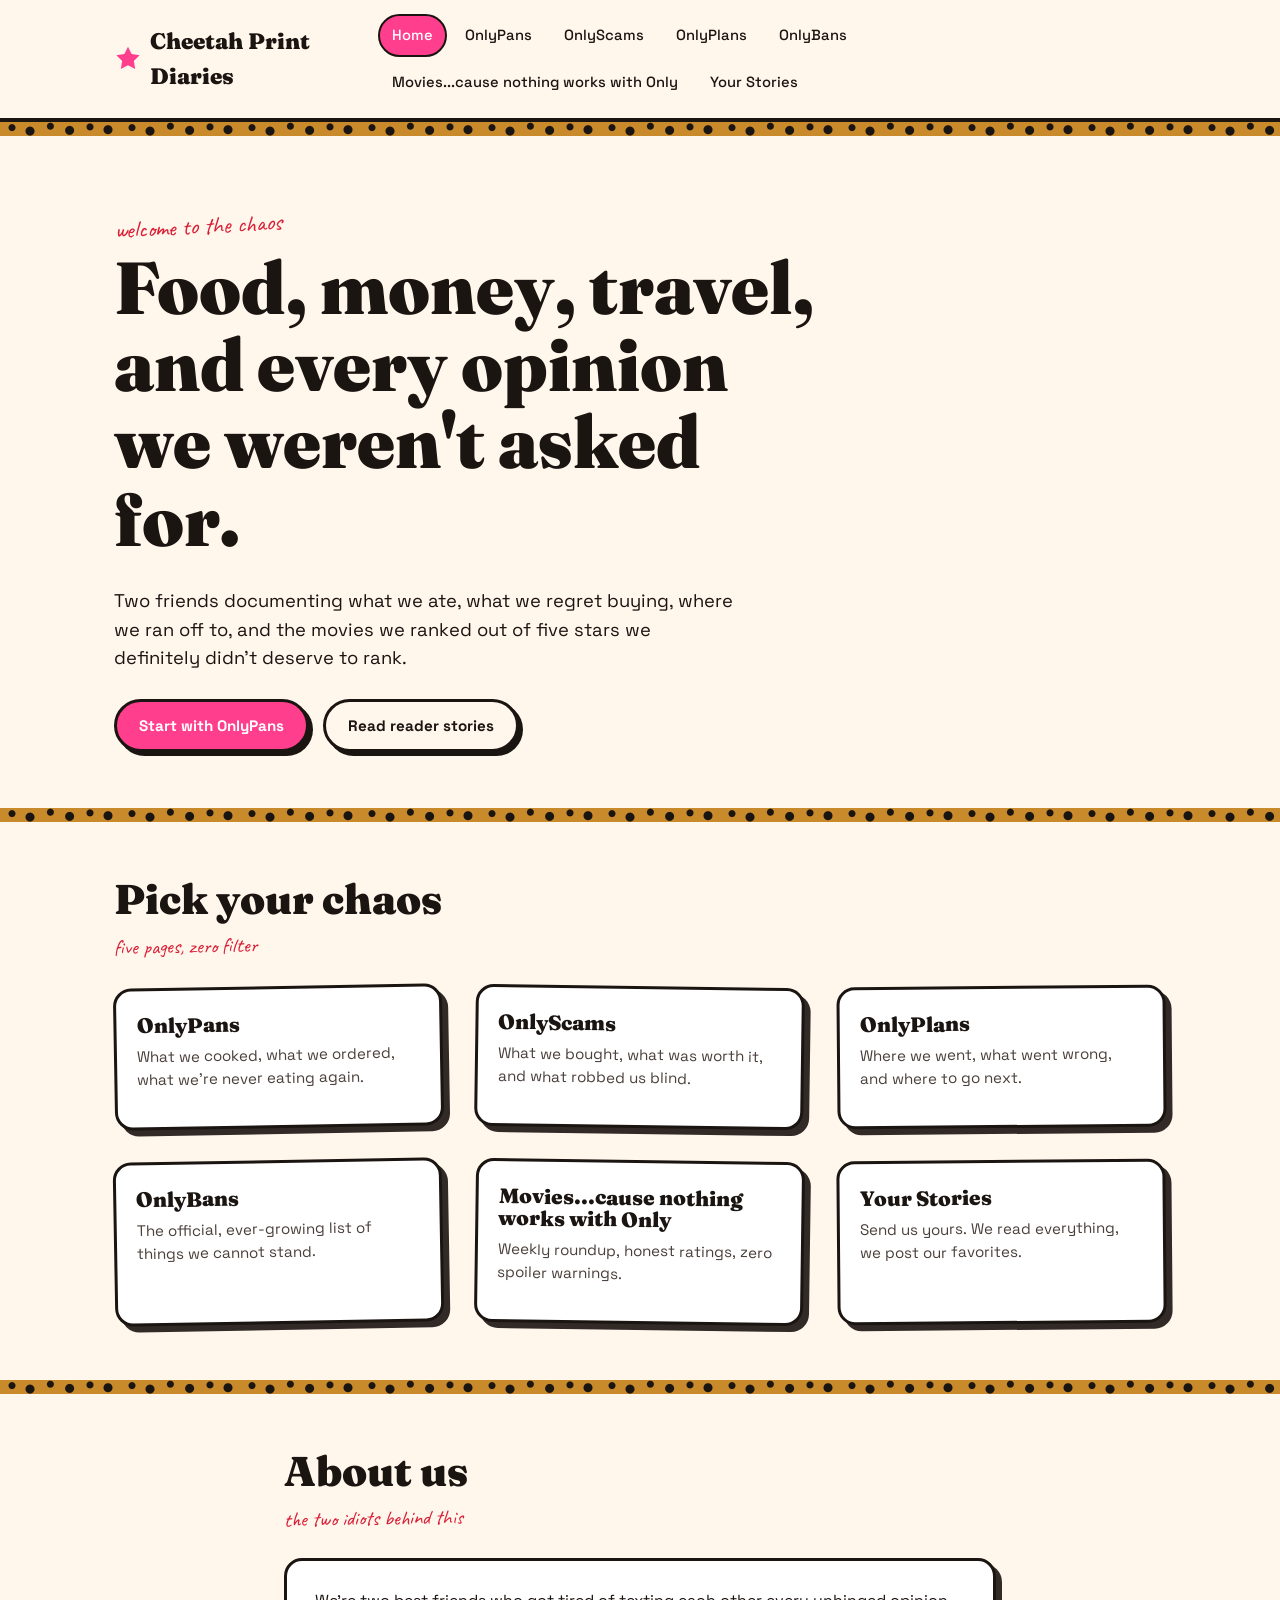
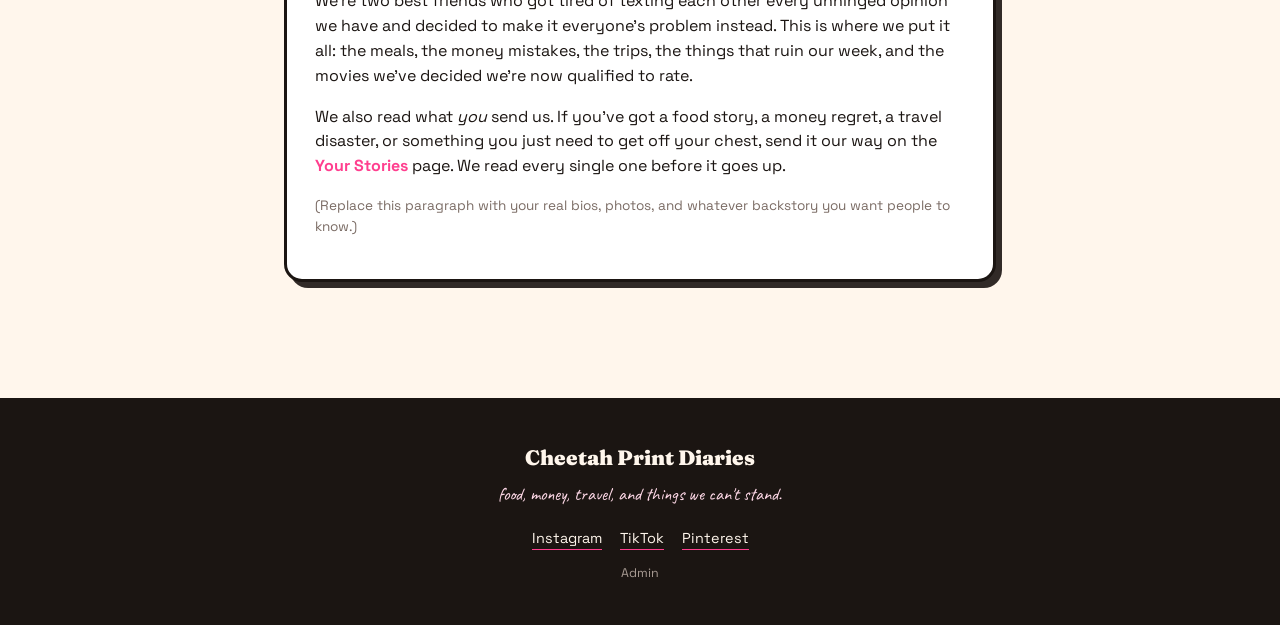
==== index.html @ 6fb08772 "Initial site" ====
<!DOCTYPE html>
<html lang="en">
<head>
<meta charset="UTF-8">
<meta name="viewport" content="width=device-width, initial-scale=1.0">
<title>Cheetah Print Diaries — Home</title>
<link rel="stylesheet" href="css/style.css">
</head>
<body>

<div id="site-header"></div>
<div class="cheetah-strip"></div>

<header class="hero">
  <div class="wrap">
    <span class="hero-eyebrow">welcome to the chaos</span>
    <h1>Food, money, travel, and every opinion we weren't asked for.</h1>
    <p class="hero-sub">Two friends documenting what we ate, what we regret buying, where we ran off to, and the movies we ranked out of five stars we definitely didn't deserve to rank.</p>
    <div class="hero-actions">
      <a class="btn" href="onlypans.html">Start with OnlyPans</a>
      <a class="btn btn-secondary" href="stories.html">Read reader stories</a>
    </div>
  </div>
</header>

<div class="cheetah-strip"></div>

<section>
  <div class="wrap">
    <h2 class="section-title">Pick your chaos</h2>
    <p class="section-sub">five pages, zero filter</p>
    <div class="post-grid">
      <a class="post-card" href="onlypans.html" style="text-decoration:none;">
        <div class="post-card-body">
          <h3>OnlyPans</h3>
          <p>What we cooked, what we ordered, what we're never eating again.</p>
        </div>
      </a>
      <a class="post-card" href="onlyscams.html" style="text-decoration:none;">
        <div class="post-card-body">
          <h3>OnlyScams</h3>
          <p>What we bought, what was worth it, and what robbed us blind.</p>
        </div>
      </a>
      <a class="post-card" href="onlyplans.html" style="text-decoration:none;">
        <div class="post-card-body">
          <h3>OnlyPlans</h3>
          <p>Where we went, what went wrong, and where to go next.</p>
        </div>
      </a>
      <a class="post-card" href="onlybans.html" style="text-decoration:none;">
        <div class="post-card-body">
          <h3>OnlyBans</h3>
          <p>The official, ever-growing list of things we cannot stand.</p>
        </div>
      </a>
      <a class="post-card" href="movies.html" style="text-decoration:none;">
        <div class="post-card-body">
          <h3>Movies...cause nothing works with Only</h3>
          <p>Weekly roundup, honest ratings, zero spoiler warnings.</p>
        </div>
      </a>
      <a class="post-card" href="stories.html" style="text-decoration:none;">
        <div class="post-card-body">
          <h3>Your Stories</h3>
          <p>Send us yours. We read everything, we post our favorites.</p>
        </div>
      </a>
    </div>
  </div>
</section>

<div class="cheetah-strip"></div>

<section id="about">
  <div class="wrap" style="max-width: 760px;">
    <h2 class="section-title">About us</h2>
    <p class="section-sub">the two idiots behind this</p>
    <div class="card-panel">
      <p>We're two best friends who got tired of texting each other every unhinged opinion we have and decided to make it everyone's problem instead. This is where we put it all: the meals, the money mistakes, the trips, the things that ruin our week, and the movies we've decided we're now qualified to rate.</p>
      <p>We also read what <em>you</em> send us. If you've got a food story, a money regret, a travel disaster, or something you just need to get off your chest, send it our way on the <a href="stories.html" style="color:var(--pink); font-weight:700;">Your Stories</a> page. We read every single one before it goes up.</p>
      <p class="small-note">(Replace this paragraph with your real bios, photos, and whatever backstory you want people to know.)</p>
    </div>
  </div>
</section>

<div id="site-footer"></div>

<script src="js/config.js"></script>
<script src="js/storage.js"></script>
<script src="js/main.js"></script>
</body>
</html>
---- css/style.css ----
@import url('https://fonts.googleapis.com/css2?family=Fraunces:ital,opsz,wght@0,9..144,600;0,9..144,900;1,9..144,700&family=Caveat:wght@600;700&family=Space+Grotesk:wght@400;500;700&display=swap');

/* ============================================================
   TOKENS
   ============================================================ */
:root {
  --cream: #FFF6EC;
  --pink: #FF3E8E;
  --pink-soft: #FFD9E8;
  --red: #D91E36;
  --ink: #1B1512;
  --gold: #C98A2B;
  --white: #FFFFFF;

  --font-display: 'Fraunces', serif;
  --font-hand: 'Caveat', cursive;
  --font-body: 'Space Grotesk', sans-serif;

  --radius: 18px;
  --shadow-card: 6px 6px 0 rgba(27, 21, 18, 0.9);
  --max-width: 1100px;
}

* { box-sizing: border-box; }
html { scroll-behavior: smooth; }

body {
  margin: 0;
  background: var(--cream);
  color: var(--ink);
  font-family: var(--font-body);
  line-height: 1.55;
  -webkit-font-smoothing: antialiased;
}

img { max-width: 100%; display: block; }

a { color: inherit; text-decoration: none; }

.wrap {
  max-width: var(--max-width);
  margin: 0 auto;
  padding: 0 24px;
}

h1, h2, h3, h4 {
  font-family: var(--font-display);
  font-weight: 900;
  line-height: 1.05;
  margin: 0 0 0.4em;
}

p { margin: 0 0 1em; }

/* ============================================================
   CHEETAH TEXTURE (generic dot pattern, original — not a
   reproduction of any specific print)
   ============================================================ */
.cheetah-strip {
  height: 14px;
  width: 100%;
  background-color: var(--gold);
  background-image:
    radial-gradient(circle at 10% 40%, var(--ink) 3px, transparent 4px),
    radial-gradient(circle at 25% 65%, var(--ink) 4px, transparent 5px),
    radial-gradient(circle at 42% 30%, var(--ink) 3px, transparent 4px),
    radial-gradient(circle at 58% 60%, var(--ink) 4px, transparent 5px),
    radial-gradient(circle at 75% 35%, var(--ink) 3px, transparent 4px),
    radial-gradient(circle at 90% 55%, var(--ink) 4px, transparent 5px);
  background-repeat: repeat-x;
  background-size: 120px 14px;
}

/* ============================================================
   HEADER / NAV
   ============================================================ */
#site-header {
  position: sticky;
  top: 0;
  z-index: 50;
  background: var(--cream);
  border-bottom: 4px solid var(--ink);
}

.header-inner {
  max-width: var(--max-width);
  margin: 0 auto;
  padding: 14px 24px;
  display: flex;
  align-items: center;
  gap: 20px;
}

.brand {
  display: flex;
  align-items: center;
  gap: 8px;
  font-family: var(--font-display);
  font-weight: 900;
  font-size: 1.4rem;
  color: var(--ink);
  margin-right: auto;
}
.brand-star { color: var(--pink); display: inline-flex; }

.site-nav {
  display: flex;
  align-items: center;
  gap: 4px;
  flex-wrap: wrap;
}

.nav-link {
  font-weight: 500;
  font-size: 0.92rem;
  padding: 8px 12px;
  border-radius: 999px;
  border: 2px solid transparent;
  white-space: nowrap;
}
.nav-link:hover { border-color: var(--ink); }
.nav-link.active {
  background: var(--pink);
  color: var(--white);
  border-color: var(--ink);
}

.nav-toggle {
  display: none;
  flex-direction: column;
  gap: 5px;
  background: none;
  border: none;
  cursor: pointer;
  padding: 6px;
}
.nav-toggle span {
  width: 24px;
  height: 3px;
  background: var(--ink);
  border-radius: 2px;
}

@media (max-width: 860px) {
  .nav-toggle { display: flex; }
  .site-nav {
    display: none;
    position: absolute;
    top: 100%;
    left: 0;
    right: 0;
    background: var(--cream);
    border-bottom: 4px solid var(--ink);
    flex-direction: column;
    align-items: stretch;
    padding: 8px 16px 16px;
  }
  .site-nav.open { display: flex; }
  .nav-link { padding: 12px 8px; }
}

/* ============================================================
   BUTTONS
   ============================================================ */
.btn {
  display: inline-flex;
  align-items: center;
  gap: 8px;
  font-family: var(--font-body);
  font-weight: 700;
  font-size: 0.95rem;
  padding: 12px 22px;
  border-radius: 999px;
  border: 3px solid var(--ink);
  background: var(--pink);
  color: var(--white);
  cursor: pointer;
  box-shadow: 4px 4px 0 var(--ink);
  transition: transform 0.12s ease, box-shadow 0.12s ease;
}
.btn:hover { transform: translate(-2px, -2px); box-shadow: 6px 6px 0 var(--ink); }
.btn:active { transform: translate(0, 0); box-shadow: 2px 2px 0 var(--ink); }
.btn-secondary { background: var(--cream); color: var(--ink); }
.btn-red { background: var(--red); }
.btn:disabled { opacity: 0.5; cursor: not-allowed; transform: none; box-shadow: 4px 4px 0 var(--ink); }

/* ============================================================
   HERO
   ============================================================ */
.hero {
  padding: 72px 0 56px;
  position: relative;
  overflow: hidden;
}
.hero-eyebrow {
  font-family: var(--font-hand);
  font-size: 1.5rem;
  color: var(--red);
  margin-bottom: 4px;
  display: inline-block;
  transform: rotate(-3deg);
}
.hero h1 {
  font-size: clamp(2.6rem, 6vw, 4.6rem);
  max-width: 14ch;
}
.hero-sub {
  font-size: 1.15rem;
  max-width: 52ch;
  margin-top: 14px;
}
.hero-actions { display: flex; gap: 14px; margin-top: 26px; flex-wrap: wrap; }

.star-decor {
  position: absolute;
  color: var(--pink);
  opacity: 0.9;
}

/* ============================================================
   SECTIONS
   ============================================================ */
section { padding: 56px 0; }
.section-title {
  font-size: clamp(1.8rem, 4vw, 2.6rem);
  margin-bottom: 8px;
}
.section-sub {
  font-family: var(--font-hand);
  font-size: 1.3rem;
  color: var(--red);
  transform: rotate(-1deg);
  display: inline-block;
  margin-bottom: 24px;
}

/* ============================================================
   POST CARDS (taped scrapbook feel)
   ============================================================ */
.post-grid {
  display: grid;
  grid-template-columns: repeat(auto-fill, minmax(280px, 1fr));
  gap: 32px;
}

.post-card {
  background: var(--white);
  border: 3px solid var(--ink);
  border-radius: var(--radius);
  box-shadow: var(--shadow-card);
  overflow: hidden;
  position: relative;
}
.post-card:nth-child(3n+1) { transform: rotate(-1deg); }
.post-card:nth-child(3n+2) { transform: rotate(0.8deg); }
.post-card:nth-child(3n+3) { transform: rotate(-0.5deg); }

.post-card-media {
  aspect-ratio: 4 / 3;
  background: var(--pink-soft);
  display: flex;
  align-items: center;
  justify-content: center;
  color: var(--pink);
  border-bottom: 3px solid var(--ink);
}
.post-card-media img { width: 100%; height: 100%; object-fit: cover; }

.post-card-body { padding: 20px; }
.post-card-date {
  font-family: var(--font-hand);
  color: var(--red);
  font-size: 1.05rem;
}
.post-card h3 { font-size: 1.3rem; margin: 4px 0 8px; }
.post-card p { font-size: 0.95rem; color: #4a3f3a; }

/* ============================================================
   GUEST-CHECK STORY CARDS
   ============================================================ */
.story-grid {
  display: grid;
  grid-template-columns: repeat(auto-fill, minmax(240px, 1fr));
  gap: 28px;
}

.story-card {
  background: var(--white);
  border: 2px solid var(--ink);
  padding: 18px 18px 14px;
  position: relative;
  box-shadow: var(--shadow-card);
}
.story-card:nth-child(odd) { transform: rotate(-1.5deg); }
.story-card:nth-child(even) { transform: rotate(1deg); }
.story-card::before {
  content: "";
  position: absolute;
  top: -8px; left: 0; right: 0;
  height: 8px;
  background-image: repeating-linear-gradient(90deg, var(--ink) 0 6px, transparent 6px 12px);
}
.story-card-tag {
  display: inline-block;
  font-size: 0.72rem;
  font-weight: 700;
  text-transform: uppercase;
  letter-spacing: 0.04em;
  background: var(--pink-soft);
  border: 1px solid var(--ink);
  border-radius: 999px;
  padding: 3px 10px;
  margin-bottom: 10px;
}
.story-card-text {
  font-family: var(--font-hand);
  font-size: 1.35rem;
  line-height: 1.3;
  color: var(--ink);
  margin-bottom: 10px;
}
.story-card-name {
  font-size: 0.82rem;
  color: #7a6b64;
  border-top: 1px dashed var(--ink);
  padding-top: 8px;
}

/* ============================================================
   STARS
   ============================================================ */
.stars { display: inline-flex; gap: 2px; }
.star { color: #e6ddd3; }
.star.filled { color: var(--gold); }

/* ============================================================
   MOVIE ENTRY
   ============================================================ */
.movie-roundup {
  border: 3px solid var(--ink);
  border-radius: var(--radius);
  background: var(--white);
  box-shadow: var(--shadow-card);
  padding: 28px;
  margin-bottom: 40px;
}
.movie-roundup-date {
  font-family: var(--font-hand);
  color: var(--red);
  font-size: 1.2rem;
}
.movie-item {
  display: flex;
  justify-content: space-between;
  align-items: flex-start;
  gap: 16px;
  padding: 14px 0;
  border-top: 1px dashed #ccc;
  flex-wrap: wrap;
}
.movie-item-name { font-weight: 700; font-size: 1.05rem; }
.movie-item-note { color: #4a3f3a; font-size: 0.9rem; margin-top: 4px; }

/* ============================================================
   FORMS
   ============================================================ */
.form-field { margin-bottom: 18px; }
.form-field label {
  display: block;
  font-weight: 700;
  margin-bottom: 6px;
  font-size: 0.92rem;
}
.form-field input[type="text"],
.form-field input[type="password"],
.form-field textarea,
.form-field select {
  width: 100%;
  padding: 12px 14px;
  border: 2px solid var(--ink);
  border-radius: 10px;
  font-family: var(--font-body);
  font-size: 0.95rem;
  background: var(--white);
}
.form-field textarea { min-height: 120px; resize: vertical; }
.form-note { font-size: 0.85rem; color: #7a6b64; margin-top: -10px; margin-bottom: 18px; }

.card-panel {
  background: var(--white);
  border: 3px solid var(--ink);
  border-radius: var(--radius);
  box-shadow: var(--shadow-card);
  padding: 28px;
}

.filter-row {
  display: flex;
  gap: 8px;
  flex-wrap: wrap;
  margin-bottom: 28px;
}
.filter-chip {
  padding: 8px 16px;
  border: 2px solid var(--ink);
  border-radius: 999px;
  font-size: 0.85rem;
  font-weight: 700;
  background: var(--white);
  cursor: pointer;
}
.filter-chip.active { background: var(--pink); color: var(--white); }

.empty-state {
  border: 2px dashed var(--ink);
  border-radius: var(--radius);
  padding: 40px;
  text-align: center;
  color: #7a6b64;
}

/* ============================================================
   ADMIN
   ============================================================ */
.admin-list-item {
  border: 2px solid var(--ink);
  border-radius: 12px;
  padding: 16px;
  margin-bottom: 14px;
  background: var(--white);
}
.admin-list-item-head {
  display: flex;
  justify-content: space-between;
  gap: 12px;
  align-items: center;
  margin-bottom: 8px;
}
.admin-actions { display: flex; gap: 8px; margin-top: 12px; }
.tag-pill {
  font-size: 0.72rem;
  font-weight: 700;
  text-transform: uppercase;
  background: var(--pink-soft);
  border: 1px solid var(--ink);
  border-radius: 999px;
  padding: 3px 10px;
}
.tabs { display: flex; gap: 8px; margin-bottom: 28px; flex-wrap: wrap; }
.tab-btn {
  padding: 10px 18px;
  border: 2px solid var(--ink);
  border-radius: 999px;
  background: var(--white);
  font-weight: 700;
  cursor: pointer;
}
.tab-btn.active { background: var(--ink); color: var(--white); }
.tab-panel { display: none; }
.tab-panel.active { display: block; }

/* ============================================================
   FOOTER
   ============================================================ */
#site-footer {
  border-top: 4px solid var(--ink);
  margin-top: 60px;
  background: var(--ink);
  color: var(--cream);
}
.footer-inner {
  max-width: var(--max-width);
  margin: 0 auto;
  padding: 40px 24px;
  text-align: center;
}
.footer-brand {
  font-family: var(--font-display);
  font-weight: 900;
  font-size: 1.3rem;
  margin-bottom: 6px;
}
.footer-tagline { font-family: var(--font-hand); font-size: 1.15rem; color: var(--pink-soft); }
.footer-social { display: flex; gap: 18px; justify-content: center; margin: 18px 0 10px; font-size: 0.9rem; }
.footer-social a { border-bottom: 1px solid var(--pink); }
.footer-admin { font-size: 0.78rem; color: #a89b93; }

/* ============================================================
   UTILITIES
   ============================================================ */
.mt-0 { margin-top: 0; }
.text-center { text-align: center; }
.small-note { font-size: 0.85rem; color: #7a6b64; }
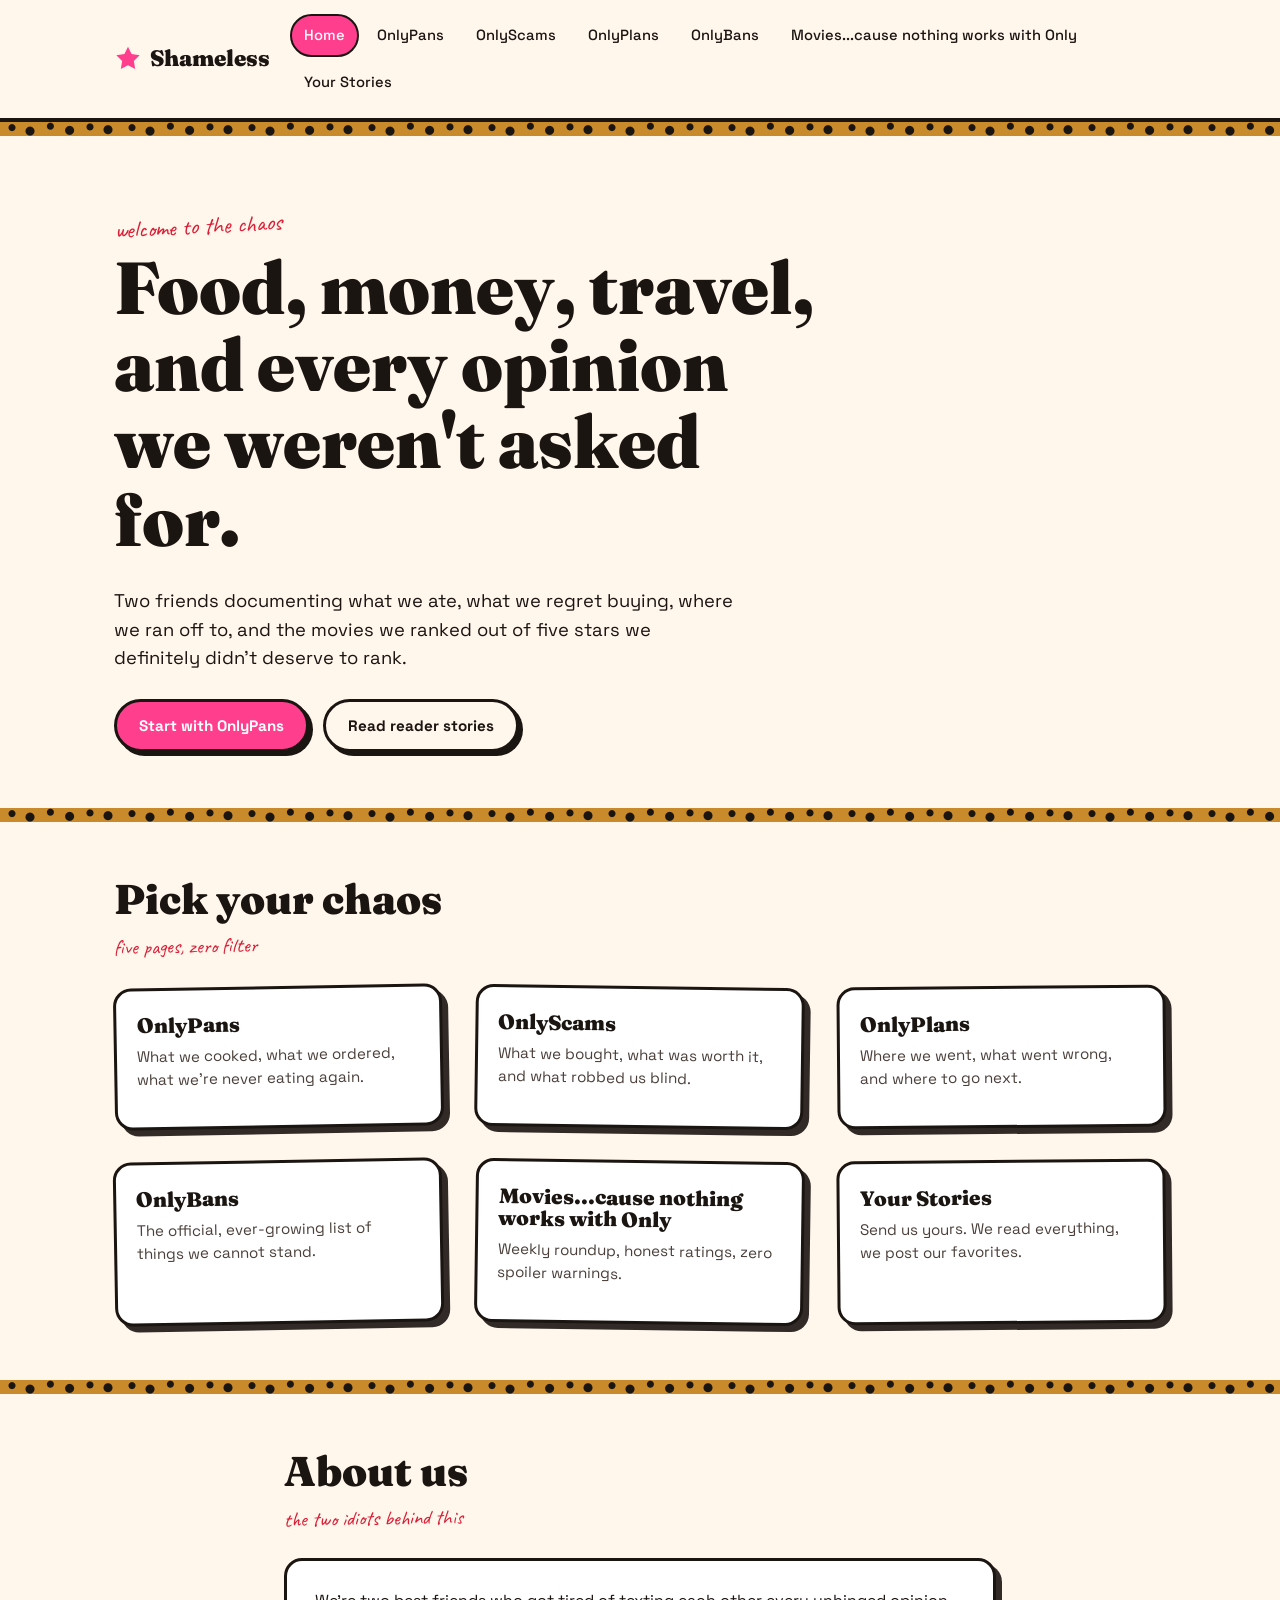
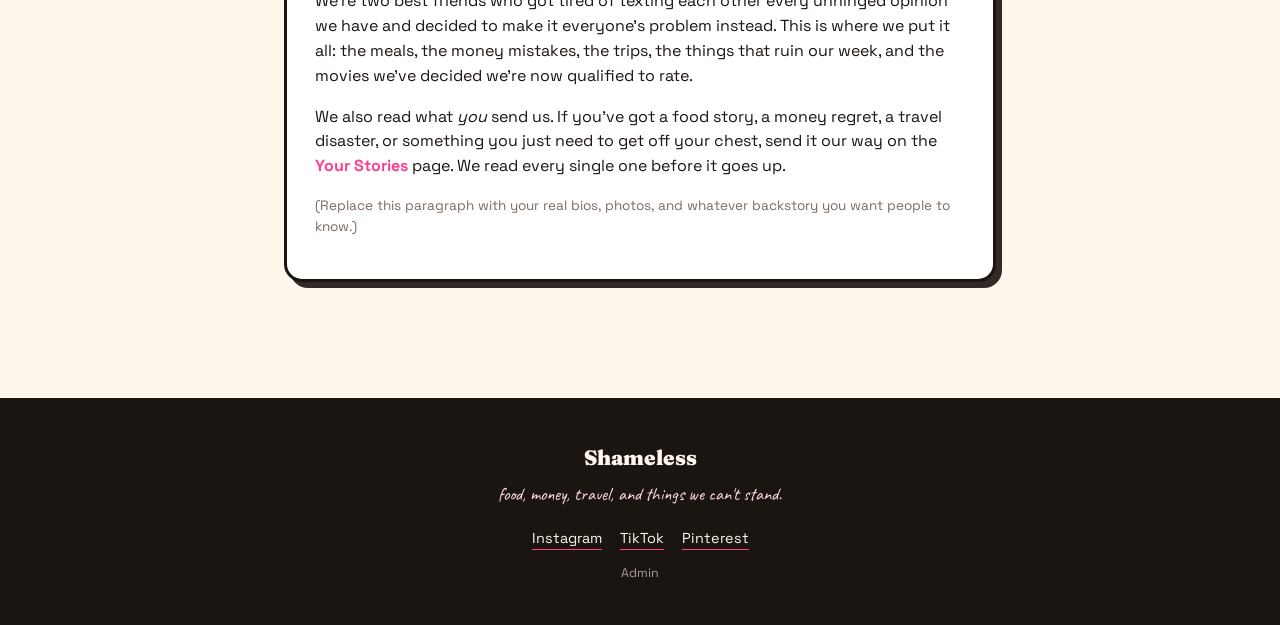
==== commit f5f77ab3: "Rename site to Shameless" ====
--- a/index.html
+++ b/index.html
@@ -3,7 +3,7 @@
 <head>
 <meta charset="UTF-8">
 <meta name="viewport" content="width=device-width, initial-scale=1.0">
-<title>Cheetah Print Diaries — Home</title>
+<title>Shameless — Home</title>
 <link rel="stylesheet" href="css/style.css">
 </head>
 <body>
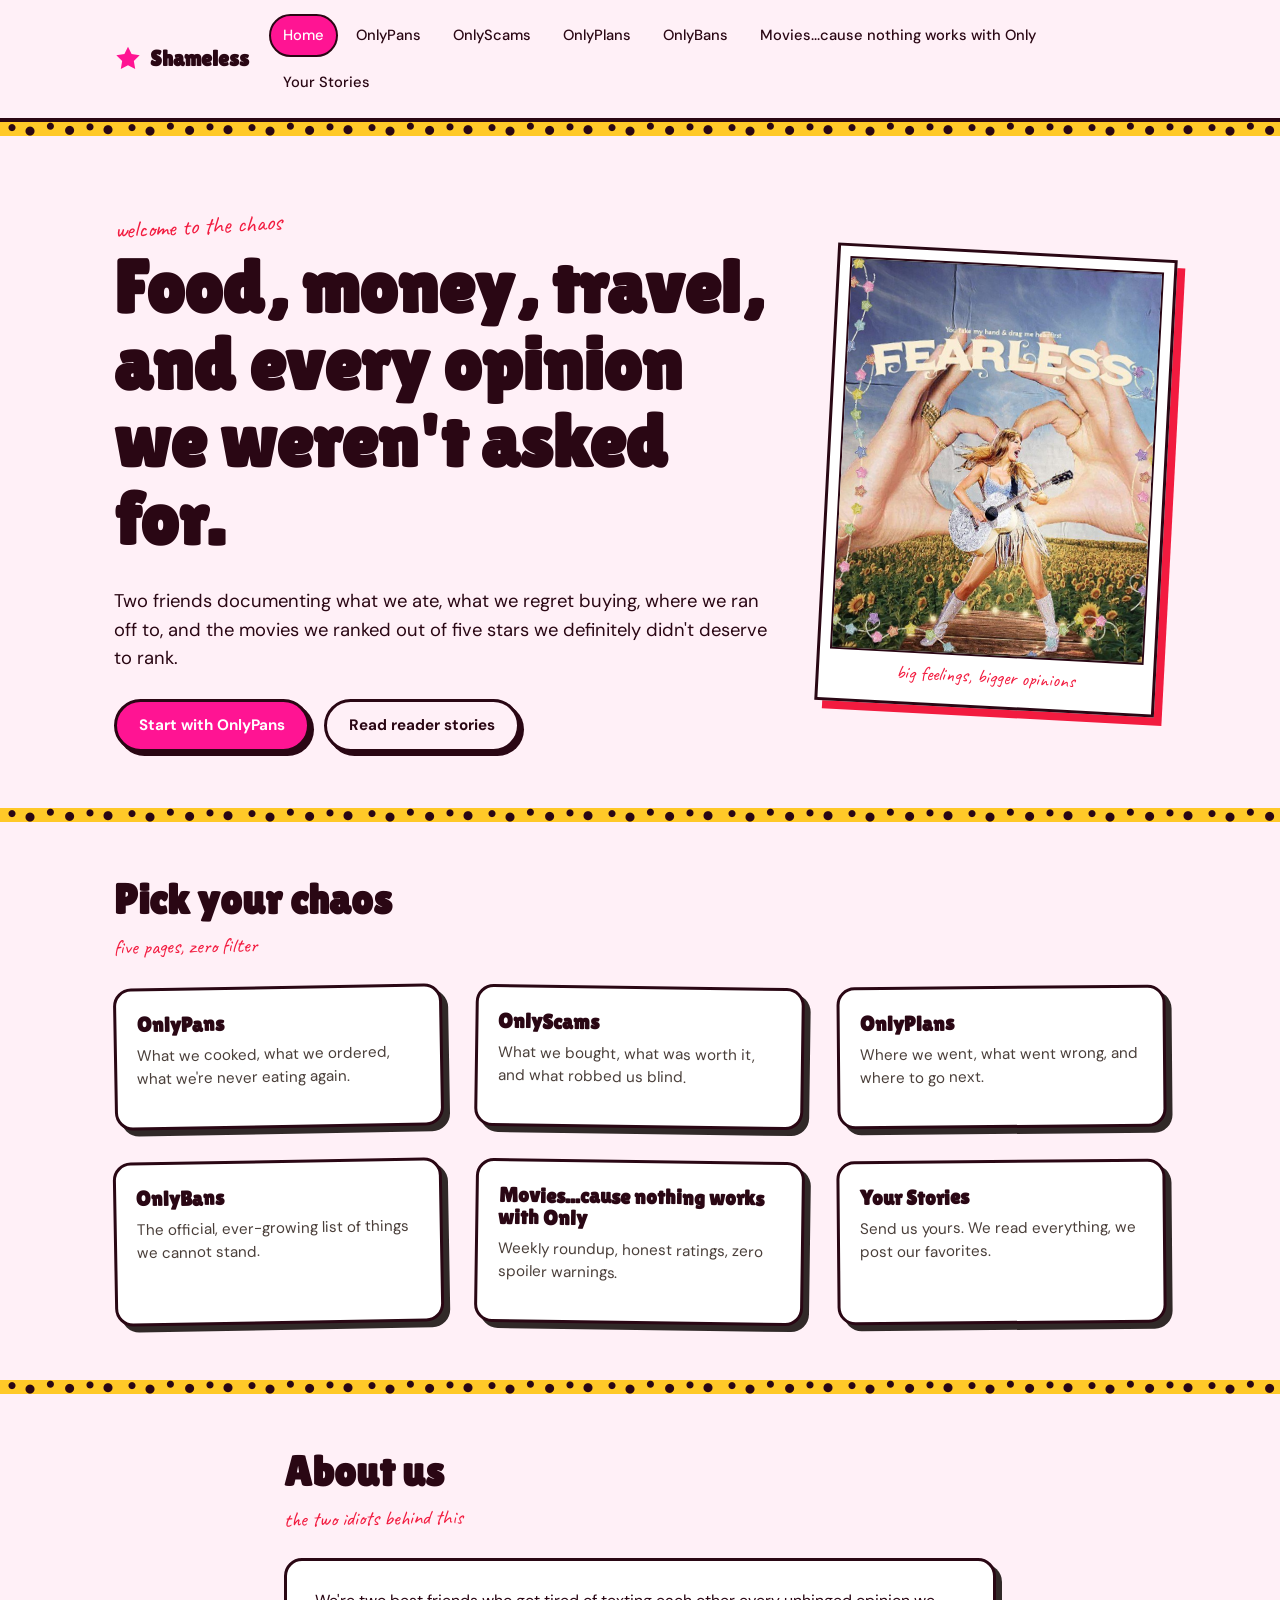
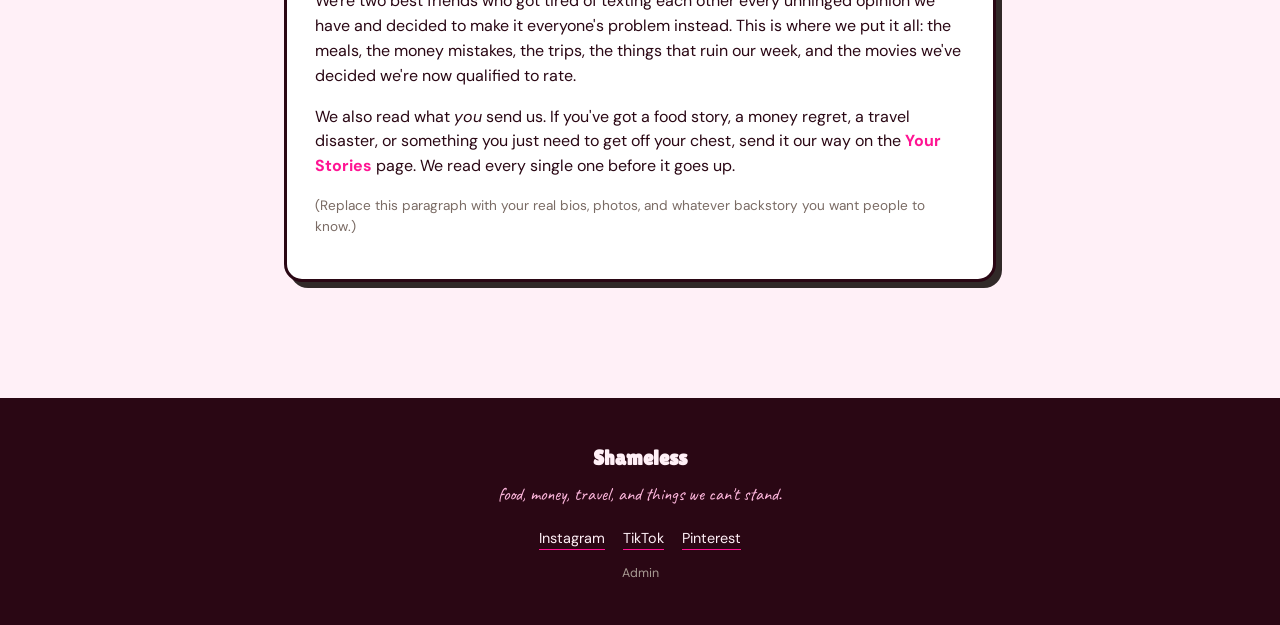
==== commit 08015f57: "Add visual mood artwork to homepage" ====
--- a/index.html
+++ b/index.html
@@ -13,12 +13,20 @@
 
 <header class="hero">
   <div class="wrap">
-    <span class="hero-eyebrow">welcome to the chaos</span>
-    <h1>Food, money, travel, and every opinion we weren't asked for.</h1>
-    <p class="hero-sub">Two friends documenting what we ate, what we regret buying, where we ran off to, and the movies we ranked out of five stars we definitely didn't deserve to rank.</p>
-    <div class="hero-actions">
-      <a class="btn" href="onlypans.html">Start with OnlyPans</a>
-      <a class="btn btn-secondary" href="stories.html">Read reader stories</a>
+    <div class="hero-layout">
+      <div>
+        <span class="hero-eyebrow">welcome to the chaos</span>
+        <h1>Food, money, travel, and every opinion we weren't asked for.</h1>
+        <p class="hero-sub">Two friends documenting what we ate, what we regret buying, where we ran off to, and the movies we ranked out of five stars we definitely didn't deserve to rank.</p>
+        <div class="hero-actions">
+          <a class="btn" href="onlypans.html">Start with OnlyPans</a>
+          <a class="btn btn-secondary" href="stories.html">Read reader stories</a>
+        </div>
+      </div>
+      <figure class="hero-art">
+        <img src="assets/fearless-art.jpeg" alt="Colorful Fearless-inspired collage artwork">
+        <figcaption>big feelings, bigger opinions</figcaption>
+      </figure>
     </div>
   </div>
 </header>
--- a/css/style.css
+++ b/css/style.css
@@ -1,20 +1,20 @@
-@import url('https://fonts.googleapis.com/css2?family=Fraunces:ital,opsz,wght@0,9..144,600;0,9..144,900;1,9..144,700&family=Caveat:wght@600;700&family=Space+Grotesk:wght@400;500;700&display=swap');
+@import url('https://fonts.googleapis.com/css2?family=Caveat:wght@600;700&family=DM+Sans:wght@400;500;700;900&family=Lilita+One&display=swap');
 
 /* ============================================================
    TOKENS
    ============================================================ */
 :root {
-  --cream: #FFF6EC;
-  --pink: #FF3E8E;
-  --pink-soft: #FFD9E8;
-  --red: #D91E36;
-  --ink: #1B1512;
-  --gold: #C98A2B;
+  --cream: #FFF0F7;
+  --pink: #FF1493;
+  --pink-soft: #FFB8DE;
+  --red: #F21B3F;
+  --ink: #2A0714;
+  --gold: #FFC928;
   --white: #FFFFFF;
 
-  --font-display: 'Fraunces', serif;
+  --font-display: 'Lilita One', sans-serif;
   --font-hand: 'Caveat', cursive;
-  --font-body: 'Space Grotesk', sans-serif;
+  --font-body: 'DM Sans', sans-serif;
 
   --radius: 18px;
   --shadow-card: 6px 6px 0 rgba(27, 21, 18, 0.9);
@@ -192,6 +192,33 @@
   position: relative;
   overflow: hidden;
 }
+.hero-layout {
+  display: grid;
+  grid-template-columns: minmax(0, 1fr) minmax(220px, 340px);
+  align-items: center;
+  gap: 48px;
+}
+.hero-art {
+  margin: 0;
+  padding: 10px 10px 14px;
+  background: var(--white);
+  border: 3px solid var(--ink);
+  box-shadow: 8px 8px 0 var(--red);
+  transform: rotate(3deg);
+}
+.hero-art img {
+  width: 100%;
+  aspect-ratio: 4 / 5;
+  object-fit: cover;
+  border: 2px solid var(--ink);
+}
+.hero-art figcaption {
+  font-family: var(--font-hand);
+  color: var(--red);
+  font-size: 1.2rem;
+  text-align: center;
+  margin-top: 6px;
+}
 .hero-eyebrow {
   font-family: var(--font-hand);
   font-size: 1.5rem;
@@ -210,6 +237,11 @@
   margin-top: 14px;
 }
 .hero-actions { display: flex; gap: 14px; margin-top: 26px; flex-wrap: wrap; }
+
+@media (max-width: 700px) {
+  .hero-layout { grid-template-columns: 1fr; gap: 32px; }
+  .hero-art { max-width: 280px; justify-self: center; }
+}
 
 .star-decor {
   position: absolute;
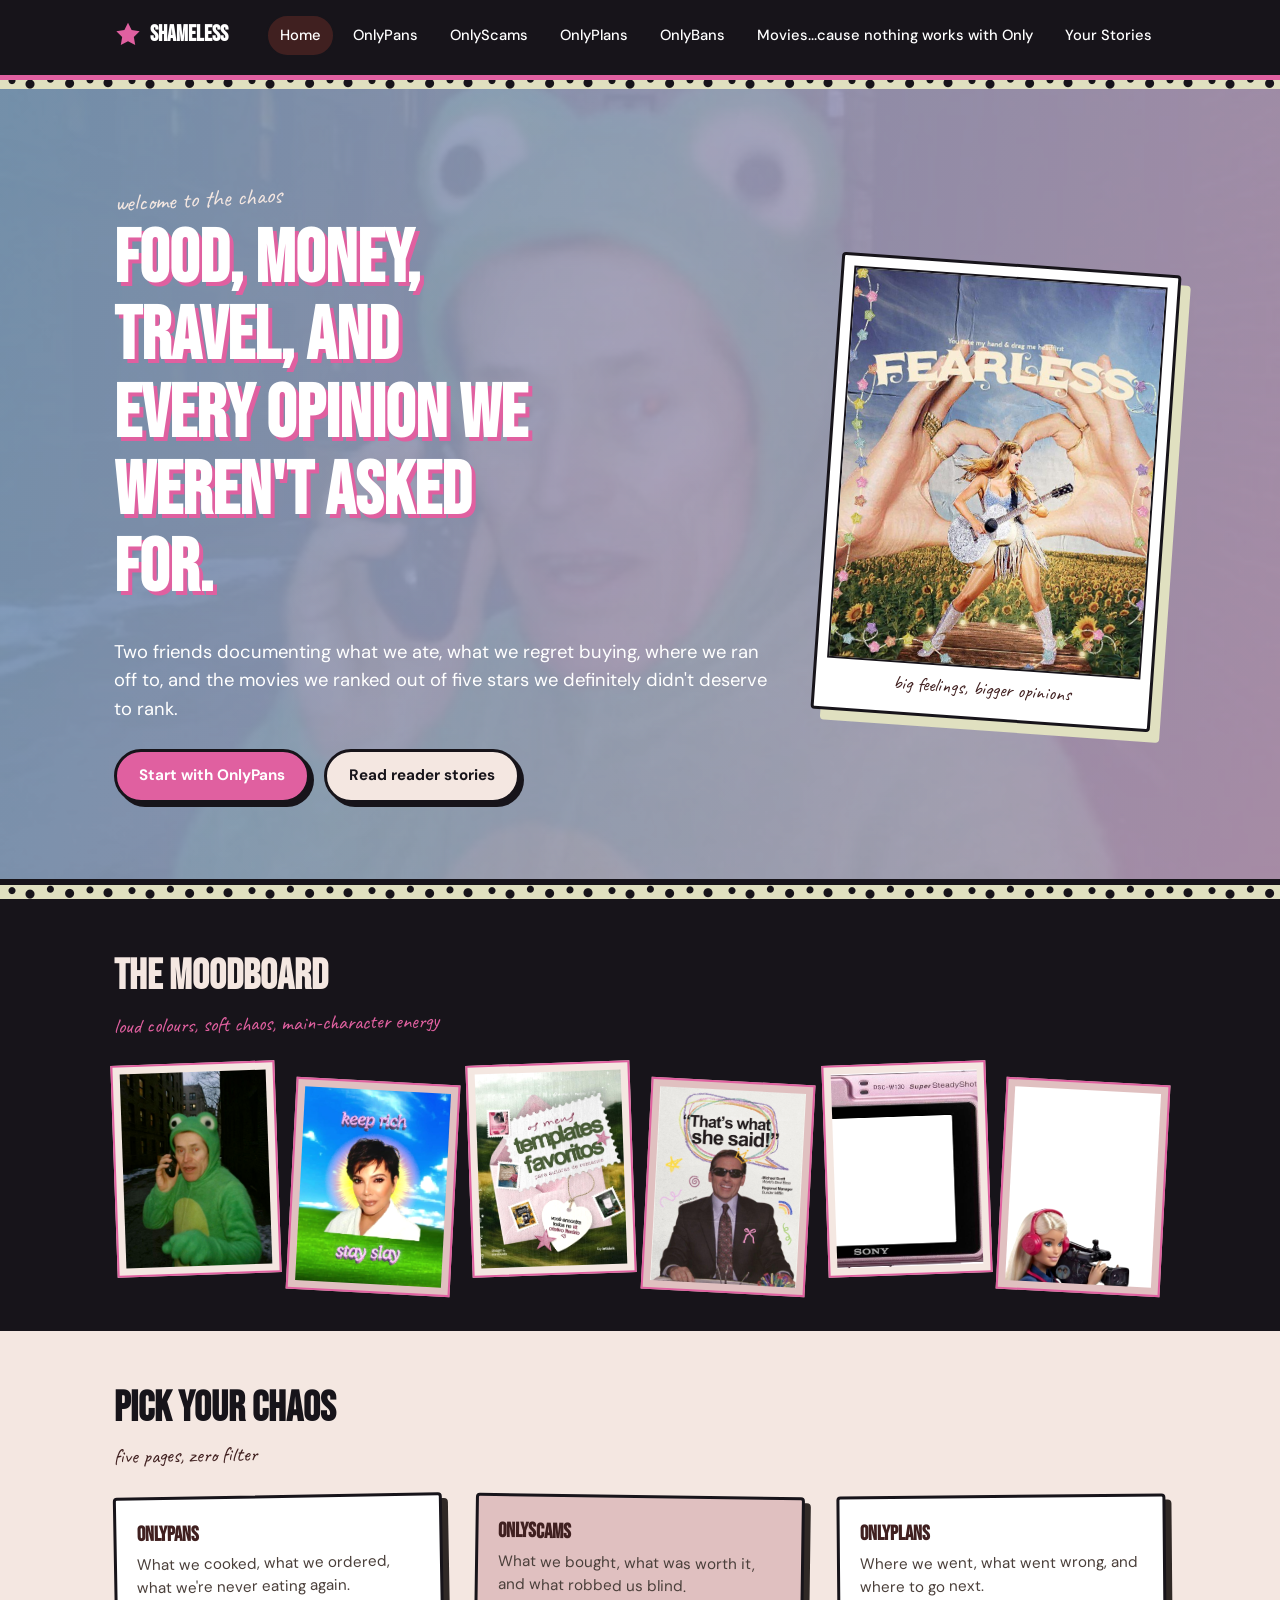
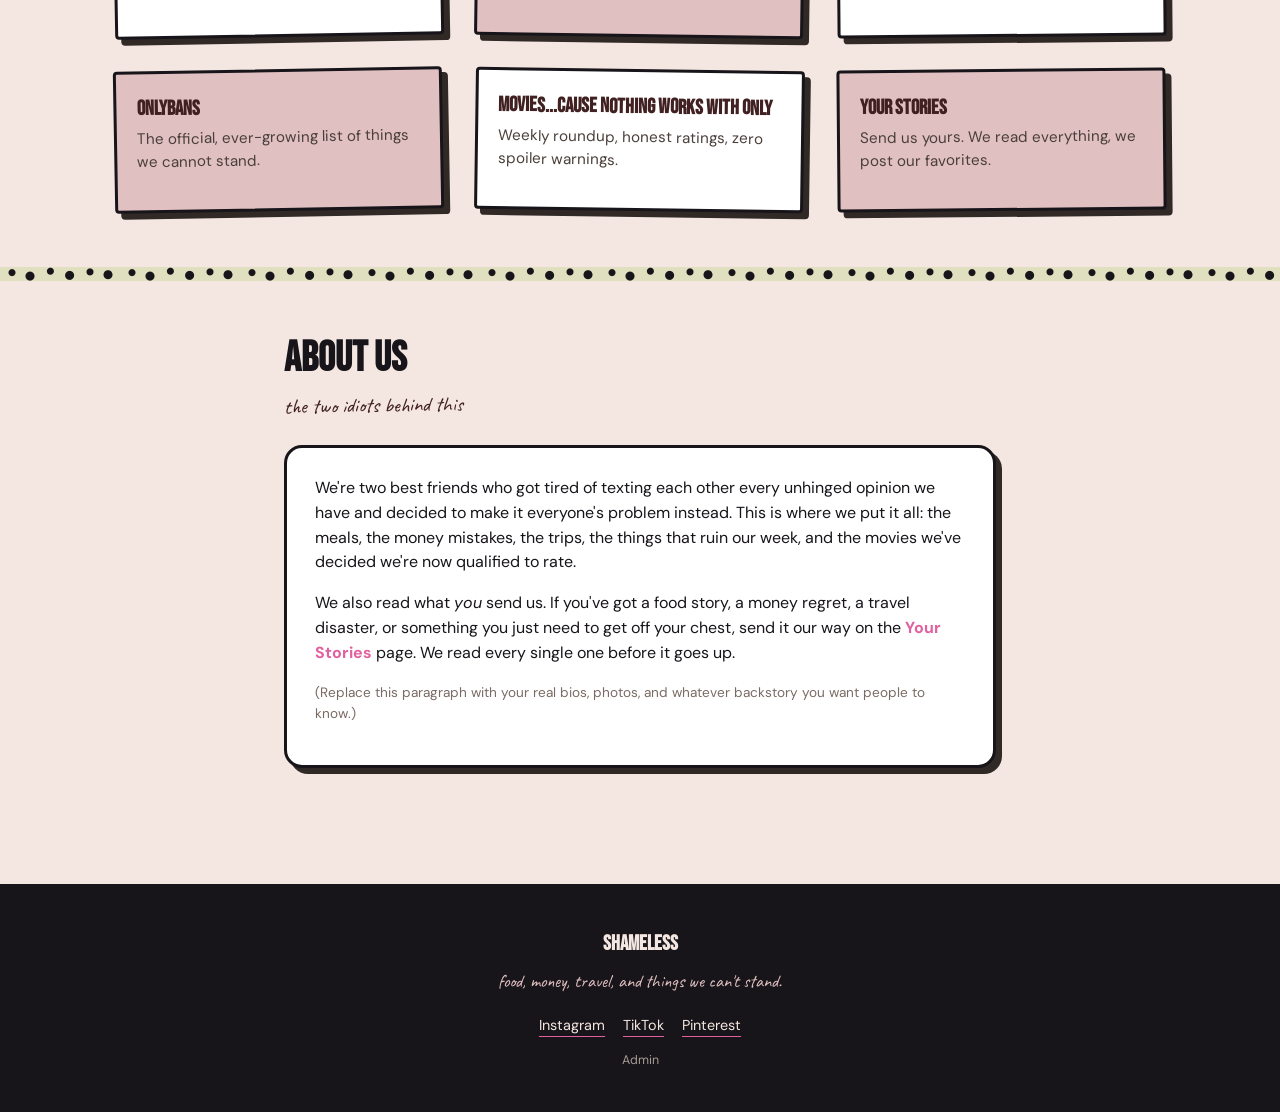
==== commit 28ab7744: "Match moodboard palette and add image collage" ====
--- a/index.html
+++ b/index.html
@@ -32,6 +32,21 @@
 </header>
 
 <div class="cheetah-strip"></div>
+
+<section class="inspo-gallery">
+  <div class="wrap">
+    <h2 class="section-title">The moodboard</h2>
+    <p class="section-sub">loud colours, soft chaos, main-character energy</p>
+    <div class="inspo-grid" aria-label="Visual inspiration gallery">
+      <figure><img src="assets/reference-01.jpeg" alt="Visual inspiration"></figure>
+      <figure><img src="assets/reference-02.jpeg" alt="Visual inspiration"></figure>
+      <figure><img src="assets/reference-03.jpeg" alt="Visual inspiration"></figure>
+      <figure><img src="assets/reference-04.jpeg" alt="Visual inspiration"></figure>
+      <figure><img src="assets/reference-05.jpeg" alt="Visual inspiration"></figure>
+      <figure><img src="assets/reference-06.jpeg" alt="Visual inspiration"></figure>
+    </div>
+  </div>
+</section>
 
 <section>
   <div class="wrap">
--- a/css/style.css
+++ b/css/style.css
@@ -1,18 +1,20 @@
-@import url('https://fonts.googleapis.com/css2?family=Caveat:wght@600;700&family=DM+Sans:wght@400;500;700;900&family=Lilita+One&display=swap');
+@import url('https://fonts.googleapis.com/css2?family=Bebas+Neue&family=Caveat:wght@600;700&family=DM+Sans:wght@400;500;700;900&family=Playfair+Display:ital,wght@0,700;1,700;1,900&display=swap');
 
 /* ============================================================
    TOKENS
    ============================================================ */
 :root {
-  --cream: #FFF0F7;
-  --pink: #FF1493;
-  --pink-soft: #FFB8DE;
-  --red: #F21B3F;
-  --ink: #2A0714;
-  --gold: #FFC928;
+  --cream: #F4E7E1;
+  --pink: #E060A0;
+  --pink-soft: #E0C0C0;
+  --red: #402020;
+  --ink: #17141A;
+  --gold: #E0E0C0;
+  --blue: #80A0C0;
+  --lavender: #C0A0C0;
   --white: #FFFFFF;
 
-  --font-display: 'Lilita One', sans-serif;
+  --font-display: 'Bebas Neue', sans-serif;
   --font-hand: 'Caveat', cursive;
   --font-body: 'DM Sans', sans-serif;
 
@@ -78,8 +80,9 @@
   position: sticky;
   top: 0;
   z-index: 50;
-  background: var(--cream);
+  background: var(--ink);
   border-bottom: 4px solid var(--ink);
+  box-shadow: 0 5px 0 var(--pink);
 }
 
 .header-inner {
@@ -98,7 +101,7 @@
   font-family: var(--font-display);
   font-weight: 900;
   font-size: 1.4rem;
-  color: var(--ink);
+  color: var(--white);
   margin-right: auto;
 }
 .brand-star { color: var(--pink); display: inline-flex; }
@@ -117,10 +120,11 @@
   border-radius: 999px;
   border: 2px solid transparent;
   white-space: nowrap;
-}
-.nav-link:hover { border-color: var(--ink); }
+  color: var(--white);
+}
+.nav-link:hover { border-color: var(--white); background: var(--red); }
 .nav-link.active {
-  background: var(--pink);
+  background: var(--red);
   color: var(--white);
   border-color: var(--ink);
 }
@@ -149,7 +153,7 @@
     top: 100%;
     left: 0;
     right: 0;
-    background: var(--cream);
+    background: var(--pink);
     border-bottom: 4px solid var(--ink);
     flex-direction: column;
     align-items: stretch;
@@ -188,9 +192,14 @@
    HERO
    ============================================================ */
 .hero {
-  padding: 72px 0 56px;
+  padding: 92px 0 76px;
   position: relative;
   overflow: hidden;
+  background:
+    linear-gradient(105deg, rgba(128, 160, 192, 0.88), rgba(192, 160, 192, 0.86)),
+    url("../assets/reference-01.jpeg") center 42% / cover;
+  color: var(--white);
+  border-bottom: 6px solid var(--ink);
 }
 .hero-layout {
   display: grid;
@@ -203,8 +212,9 @@
   padding: 10px 10px 14px;
   background: var(--white);
   border: 3px solid var(--ink);
-  box-shadow: 8px 8px 0 var(--red);
-  transform: rotate(3deg);
+  box-shadow: 10px 10px 0 var(--gold);
+  transform: rotate(4deg);
+  border-radius: 4px;
 }
 .hero-art img {
   width: 100%;
@@ -222,7 +232,7 @@
 .hero-eyebrow {
   font-family: var(--font-hand);
   font-size: 1.5rem;
-  color: var(--red);
+  color: var(--cream);
   margin-bottom: 4px;
   display: inline-block;
   transform: rotate(-3deg);
@@ -230,6 +240,7 @@
 .hero h1 {
   font-size: clamp(2.6rem, 6vw, 4.6rem);
   max-width: 14ch;
+  text-shadow: 4px 4px 0 var(--pink);
 }
 .hero-sub {
   font-size: 1.15rem;
@@ -237,6 +248,7 @@
   margin-top: 14px;
 }
 .hero-actions { display: flex; gap: 14px; margin-top: 26px; flex-wrap: wrap; }
+.hero .btn-secondary { background: var(--cream); color: var(--ink); }
 
 @media (max-width: 700px) {
   .hero-layout { grid-template-columns: 1fr; gap: 32px; }
@@ -278,10 +290,46 @@
 .post-card {
   background: var(--white);
   border: 3px solid var(--ink);
-  border-radius: var(--radius);
+  border-radius: 4px;
   box-shadow: var(--shadow-card);
   overflow: hidden;
   position: relative;
+}
+.post-card:nth-child(even) { background: var(--pink-soft); }
+.post-card h3 { color: var(--red); }
+
+.inspo-gallery {
+  background: var(--ink);
+  color: var(--cream);
+  overflow: hidden;
+}
+.inspo-gallery .section-title { color: var(--cream); }
+.inspo-gallery .section-sub { color: var(--pink); }
+.inspo-grid {
+  display: grid;
+  grid-template-columns: repeat(6, minmax(130px, 1fr));
+  gap: 14px;
+  align-items: end;
+}
+.inspo-grid figure {
+  margin: 0;
+  padding: 7px;
+  background: var(--cream);
+  border: 2px solid var(--pink);
+  transform: rotate(-2deg);
+}
+.inspo-grid figure:nth-child(even) {
+  transform: rotate(3deg) translateY(18px);
+  background: var(--pink-soft);
+}
+.inspo-grid img {
+  width: 100%;
+  aspect-ratio: 3 / 4;
+  object-fit: cover;
+  filter: saturate(0.9) contrast(1.05);
+}
+@media (max-width: 760px) {
+  .inspo-grid { grid-template-columns: repeat(3, 1fr); }
 }
 .post-card:nth-child(3n+1) { transform: rotate(-1deg); }
 .post-card:nth-child(3n+2) { transform: rotate(0.8deg); }
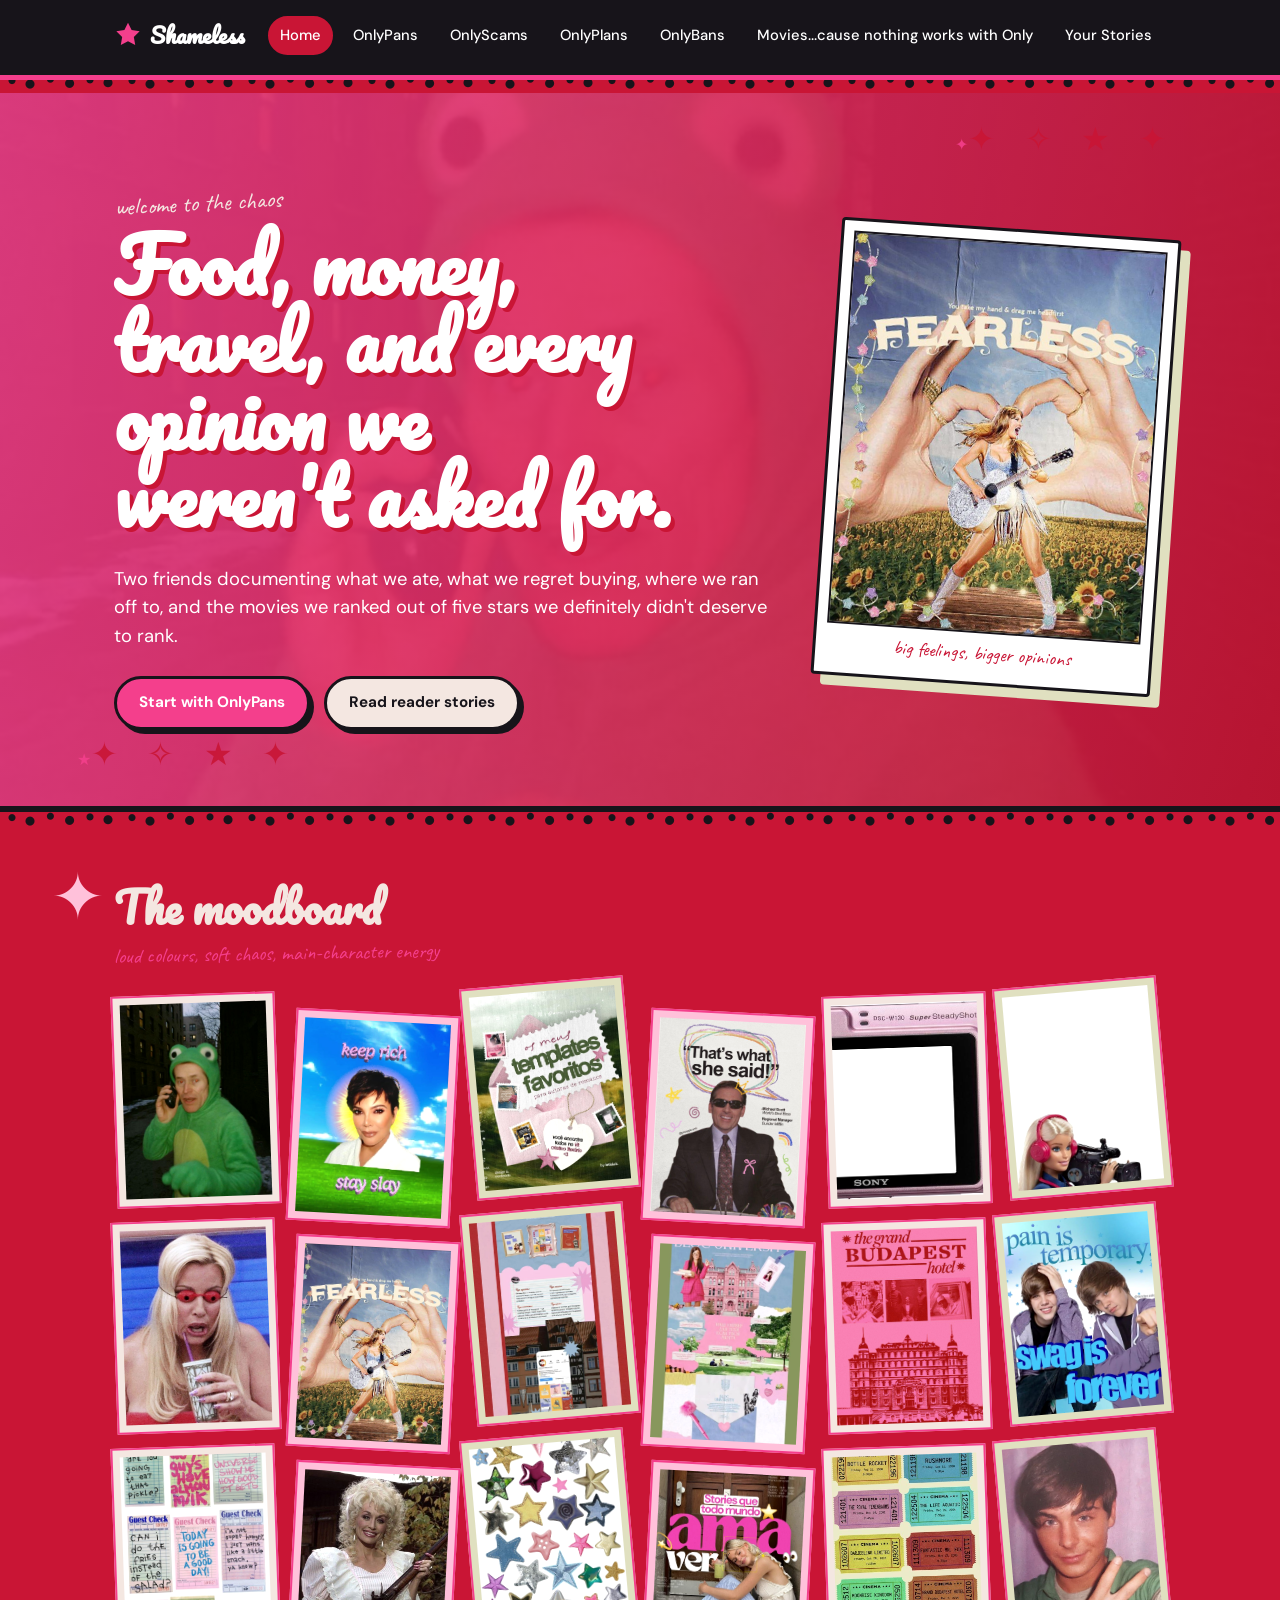
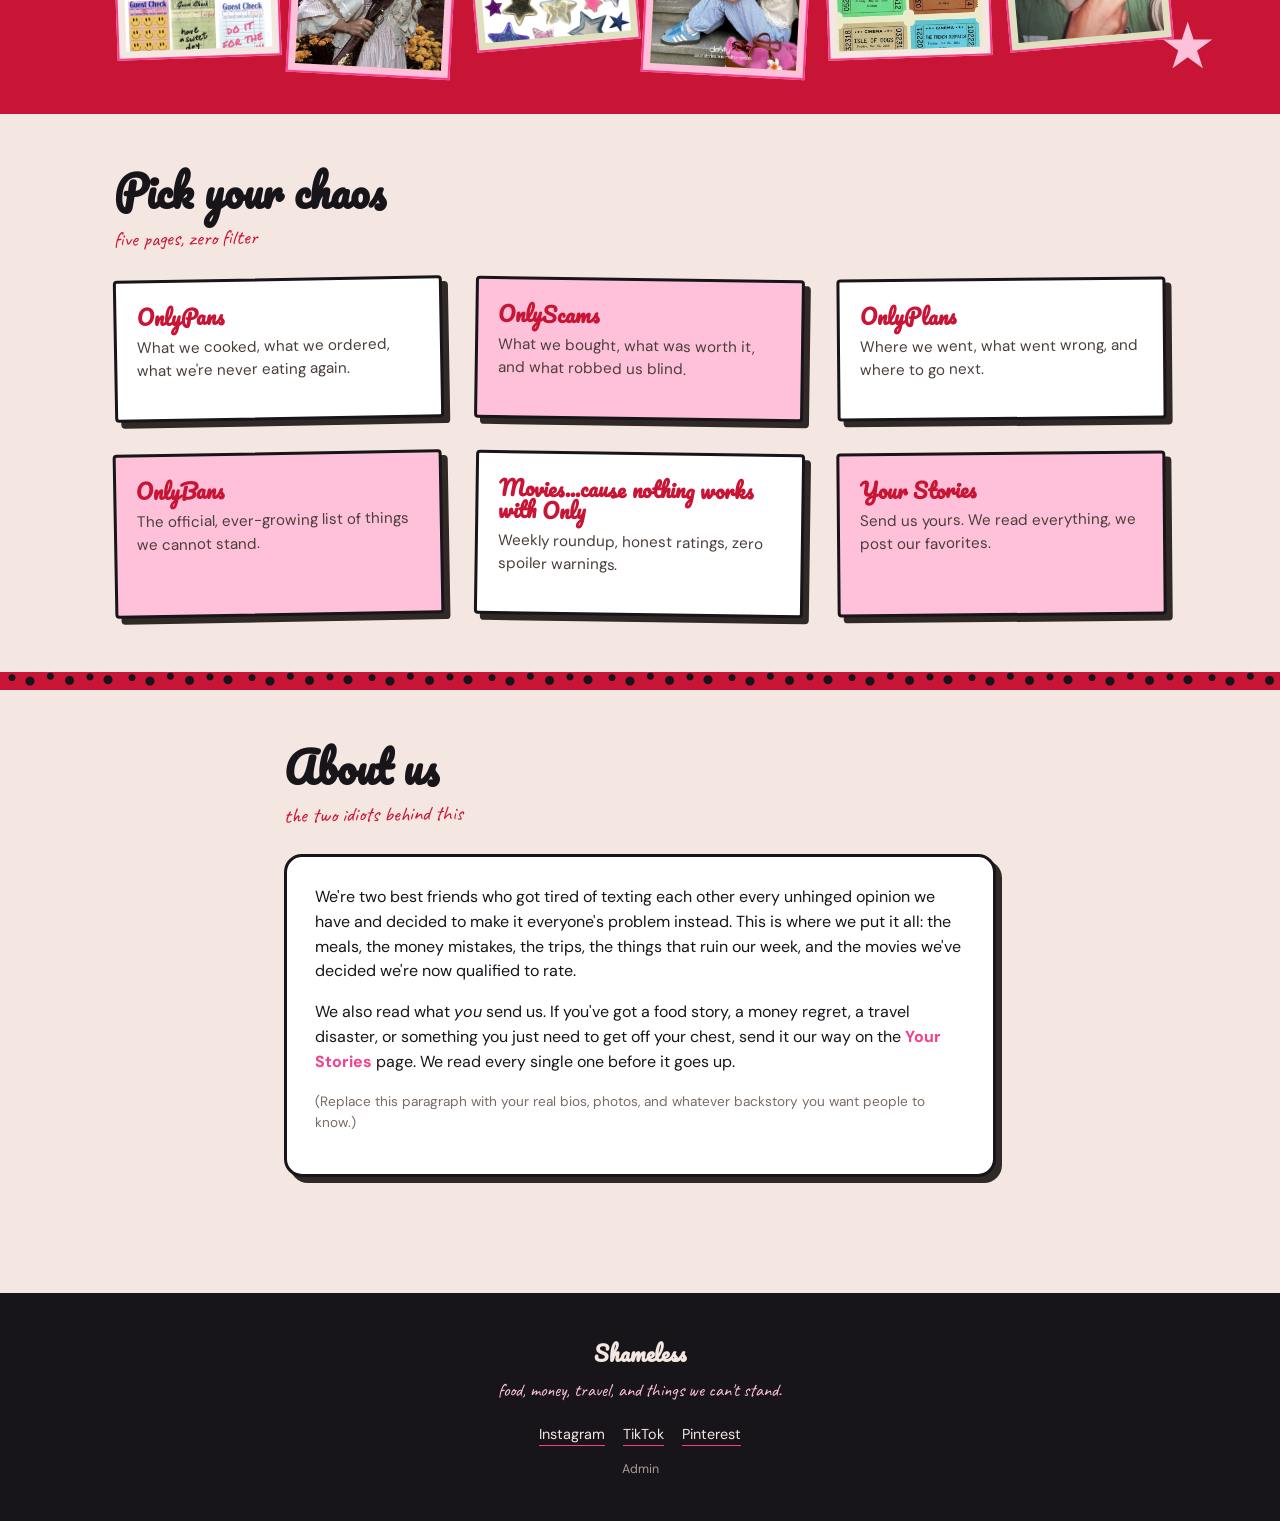
==== commit c79134f1: "Amplify whimsical pink and red moodboard style" ====
--- a/index.html
+++ b/index.html
@@ -12,6 +12,8 @@
 <div class="cheetah-strip"></div>
 
 <header class="hero">
+  <span class="star-decor" style="top: 22px; right: 8%;" aria-hidden="true">✦</span>
+  <span class="star-decor" style="bottom: 26px; left: 6%;" aria-hidden="true">★</span>
   <div class="wrap">
     <div class="hero-layout">
       <div>
@@ -44,6 +46,18 @@
       <figure><img src="assets/reference-04.jpeg" alt="Visual inspiration"></figure>
       <figure><img src="assets/reference-05.jpeg" alt="Visual inspiration"></figure>
       <figure><img src="assets/reference-06.jpeg" alt="Visual inspiration"></figure>
+      <figure><img src="assets/reference-07.jpeg" alt="Visual inspiration"></figure>
+      <figure><img src="assets/reference-08.jpeg" alt="Visual inspiration"></figure>
+      <figure><img src="assets/reference-09.jpeg" alt="Visual inspiration"></figure>
+      <figure><img src="assets/reference-10.jpeg" alt="Visual inspiration"></figure>
+      <figure><img src="assets/reference-11.jpeg" alt="Visual inspiration"></figure>
+      <figure><img src="assets/reference-12.jpeg" alt="Visual inspiration"></figure>
+      <figure><img src="assets/reference-13.jpeg" alt="Visual inspiration"></figure>
+      <figure><img src="assets/reference-14.jpeg" alt="Visual inspiration"></figure>
+      <figure><img src="assets/reference-15.jpeg" alt="Visual inspiration"></figure>
+      <figure><img src="assets/reference-16.jpeg" alt="Visual inspiration"></figure>
+      <figure><img src="assets/reference-17.jpeg" alt="Visual inspiration"></figure>
+      <figure><img src="assets/reference-18.jpeg" alt="Visual inspiration"></figure>
     </div>
   </div>
 </section>
--- a/css/style.css
+++ b/css/style.css
@@ -1,20 +1,20 @@
-@import url('https://fonts.googleapis.com/css2?family=Bebas+Neue&family=Caveat:wght@600;700&family=DM+Sans:wght@400;500;700;900&family=Playfair+Display:ital,wght@0,700;1,700;1,900&display=swap');
+@import url('https://fonts.googleapis.com/css2?family=Caveat:wght@600;700&family=DM+Sans:wght@400;500;700;900&family=Pacifico&family=Playfair+Display:ital,wght@0,700;1,700;1,900&display=swap');
 
 /* ============================================================
    TOKENS
    ============================================================ */
 :root {
   --cream: #F4E7E1;
-  --pink: #E060A0;
-  --pink-soft: #E0C0C0;
-  --red: #402020;
+  --pink: #F43F8C;
+  --pink-soft: #FFC1DA;
+  --red: #C91535;
   --ink: #17141A;
   --gold: #E0E0C0;
   --blue: #80A0C0;
   --lavender: #C0A0C0;
   --white: #FFFFFF;
 
-  --font-display: 'Bebas Neue', sans-serif;
+  --font-display: 'Pacifico', cursive;
   --font-hand: 'Caveat', cursive;
   --font-body: 'DM Sans', sans-serif;
 
@@ -59,9 +59,9 @@
    reproduction of any specific print)
    ============================================================ */
 .cheetah-strip {
-  height: 14px;
+  height: 18px;
   width: 100%;
-  background-color: var(--gold);
+  background-color: var(--red);
   background-image:
     radial-gradient(circle at 10% 40%, var(--ink) 3px, transparent 4px),
     radial-gradient(circle at 25% 65%, var(--ink) 4px, transparent 5px),
@@ -196,7 +196,7 @@
   position: relative;
   overflow: hidden;
   background:
-    linear-gradient(105deg, rgba(128, 160, 192, 0.88), rgba(192, 160, 192, 0.86)),
+    linear-gradient(105deg, rgba(244, 63, 140, 0.88), rgba(201, 21, 53, 0.9)),
     url("../assets/reference-01.jpeg") center 42% / cover;
   color: var(--white);
   border-bottom: 6px solid var(--ink);
@@ -240,7 +240,7 @@
 .hero h1 {
   font-size: clamp(2.6rem, 6vw, 4.6rem);
   max-width: 14ch;
-  text-shadow: 4px 4px 0 var(--pink);
+  text-shadow: 4px 4px 0 var(--red);
 }
 .hero-sub {
   font-size: 1.15rem;
@@ -259,6 +259,13 @@
   position: absolute;
   color: var(--pink);
   opacity: 0.9;
+}
+
+.star-decor::after {
+  content: "✦  ✧  ★  ✦";
+  color: var(--red);
+  font-size: 2rem;
+  letter-spacing: 0.35em;
 }
 
 /* ============================================================
@@ -299,15 +306,25 @@
 .post-card h3 { color: var(--red); }
 
 .inspo-gallery {
-  background: var(--ink);
+  position: relative;
+  background: var(--red);
   color: var(--cream);
   overflow: hidden;
 }
 .inspo-gallery .section-title { color: var(--cream); }
 .inspo-gallery .section-sub { color: var(--pink); }
+.inspo-gallery::before,
+.inspo-gallery::after {
+  position: absolute;
+  color: var(--pink-soft);
+  font-size: 4rem;
+  content: "✦";
+}
+.inspo-gallery::before { top: 18px; left: 4%; }
+.inspo-gallery::after { right: 5%; bottom: 18px; content: "★"; }
 .inspo-grid {
   display: grid;
-  grid-template-columns: repeat(6, minmax(130px, 1fr));
+  grid-template-columns: repeat(6, minmax(110px, 1fr));
   gap: 14px;
   align-items: end;
 }
@@ -321,6 +338,10 @@
 .inspo-grid figure:nth-child(even) {
   transform: rotate(3deg) translateY(18px);
   background: var(--pink-soft);
+}
+.inspo-grid figure:nth-child(3n) {
+  transform: rotate(-5deg) translateY(-12px);
+  background: var(--gold);
 }
 .inspo-grid img {
   width: 100%;
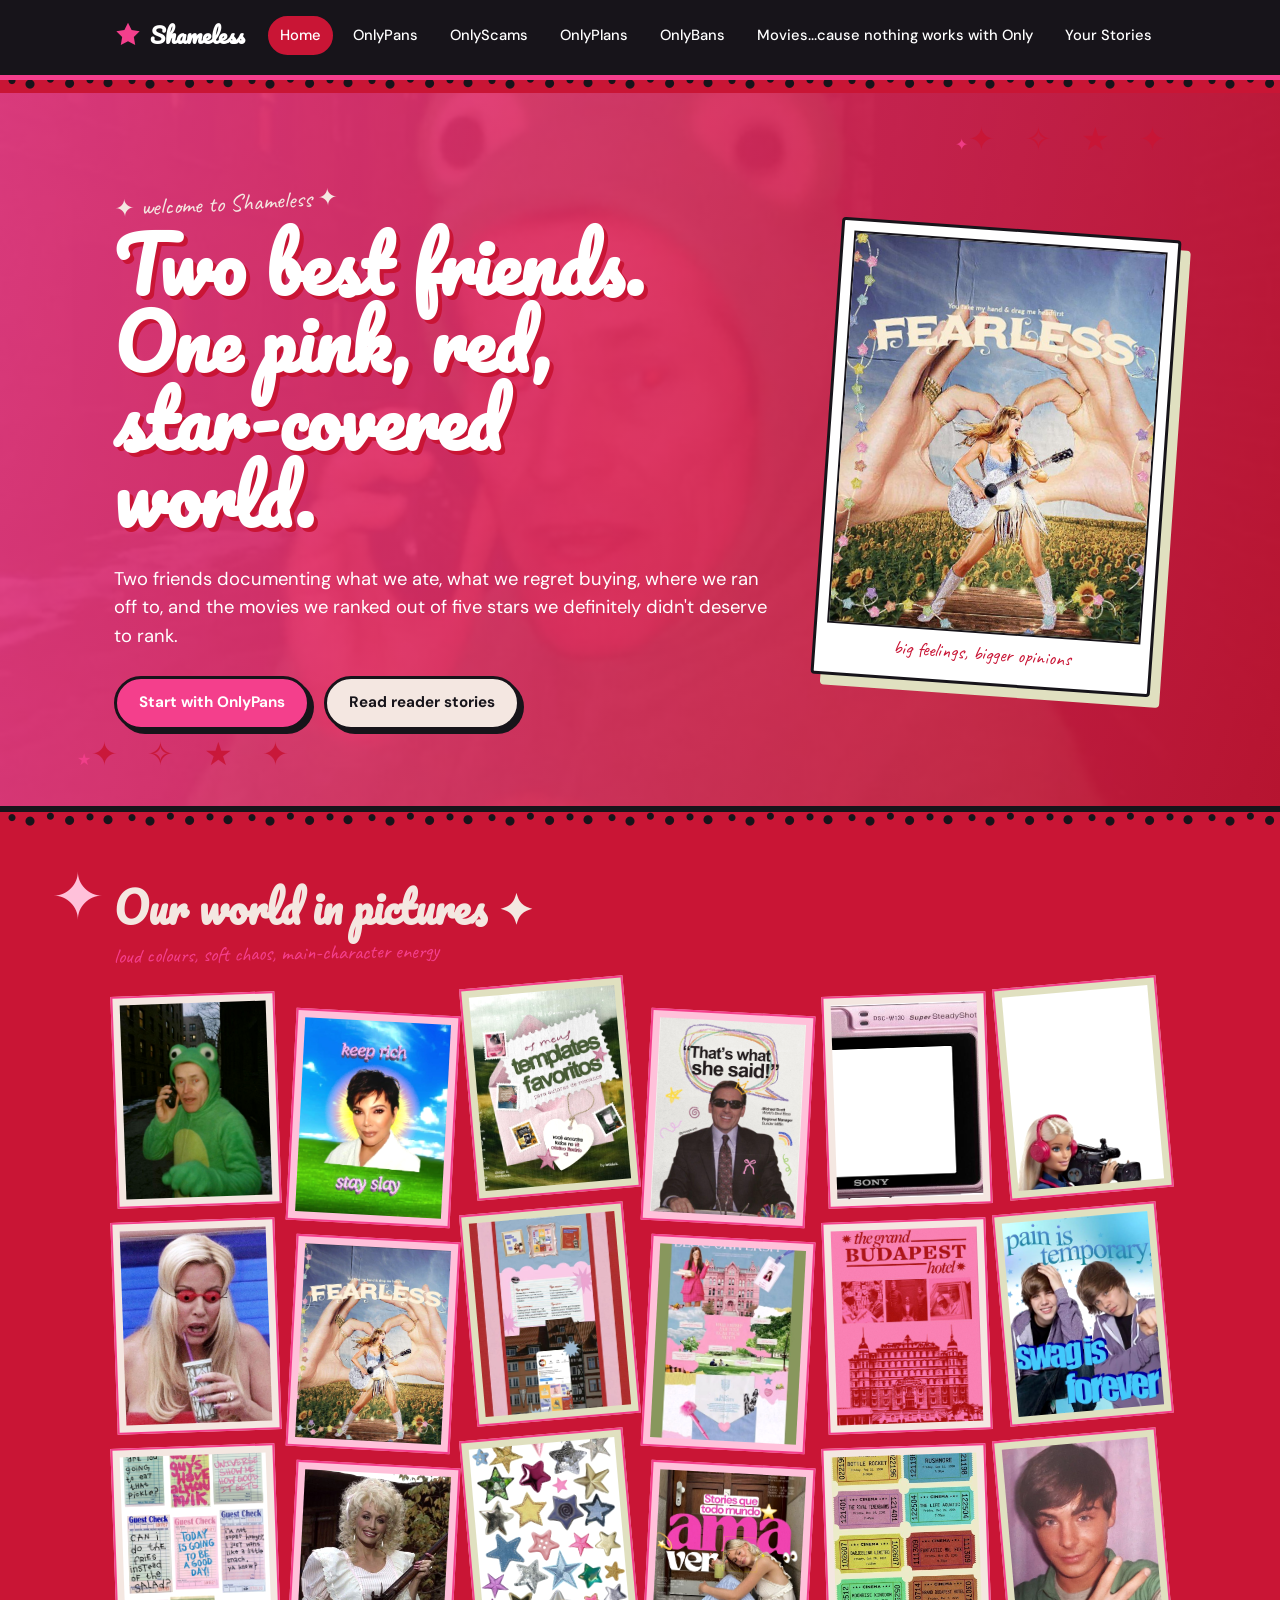
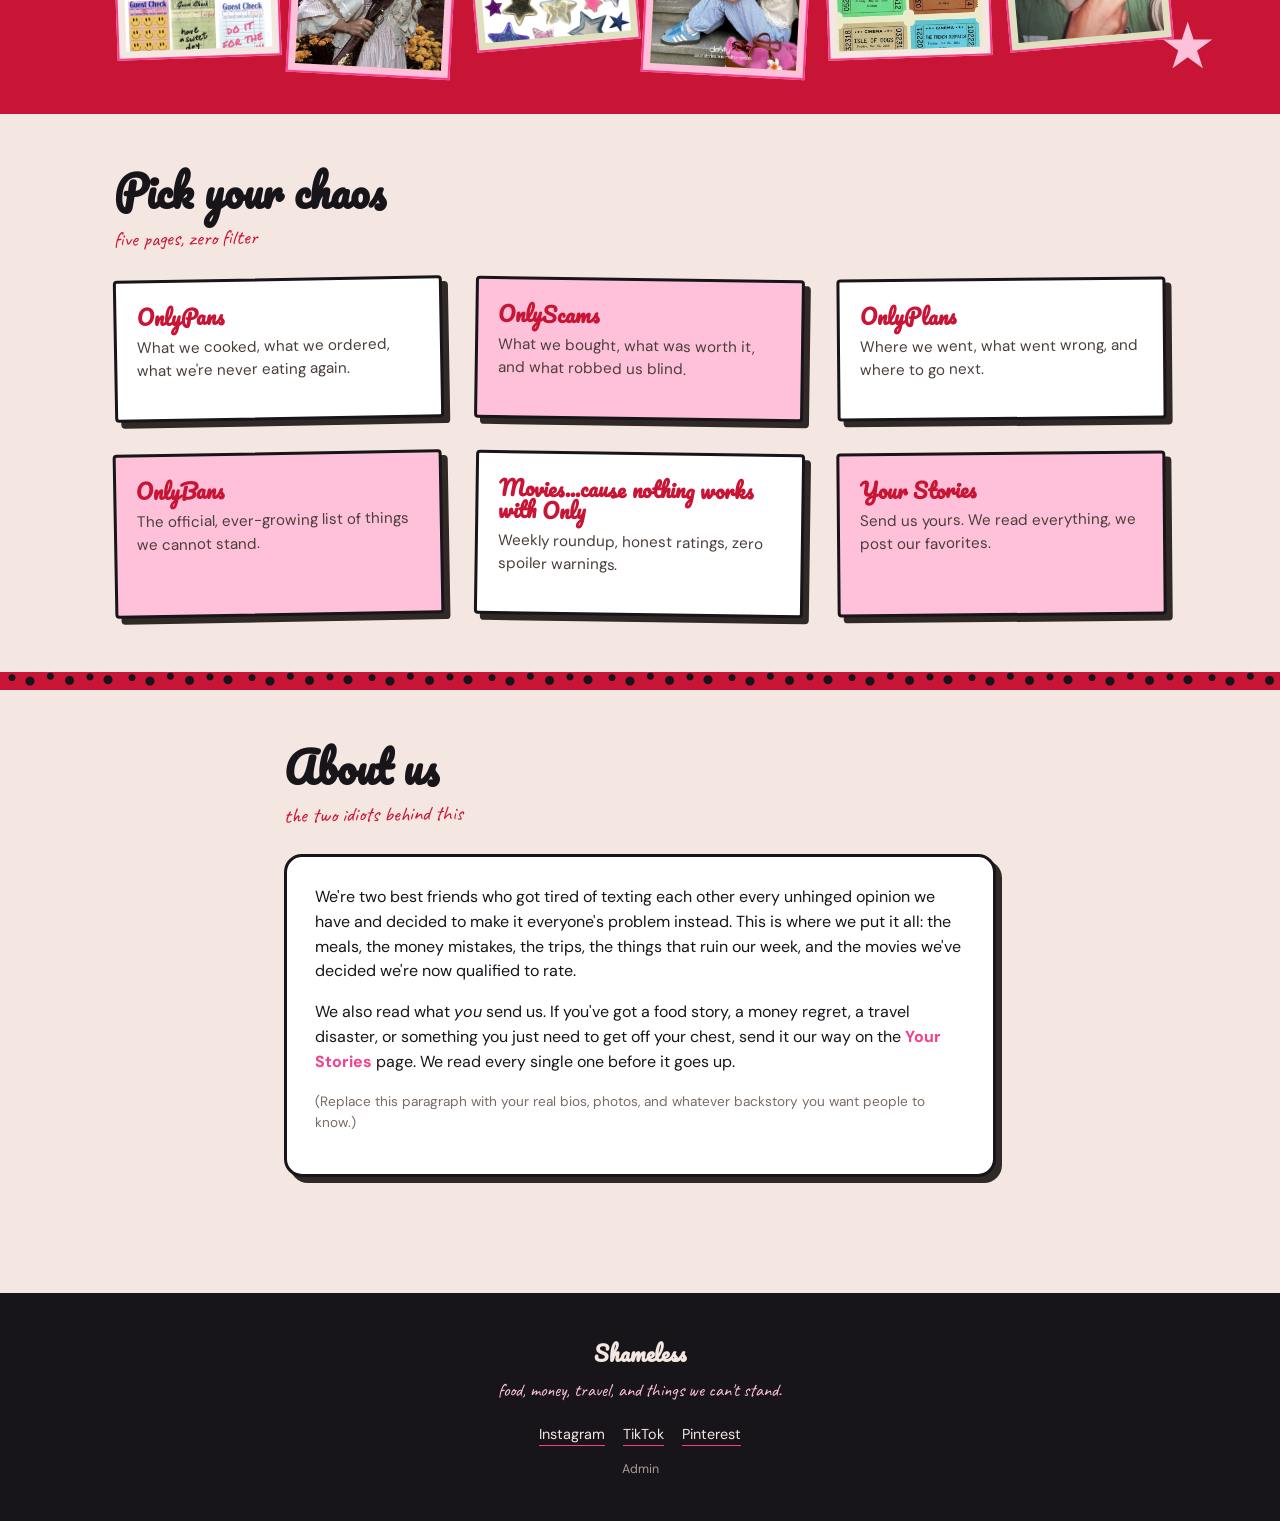
==== commit 88a0da43: "Refresh site assets for new visual design" ====
--- a/index.html
+++ b/index.html
@@ -4,7 +4,7 @@
 <meta charset="UTF-8">
 <meta name="viewport" content="width=device-width, initial-scale=1.0">
 <title>Shameless — Home</title>
-<link rel="stylesheet" href="css/style.css">
+<link rel="stylesheet" href="css/style.css?v=20260919-3">
 </head>
 <body>
 
@@ -17,8 +17,8 @@
   <div class="wrap">
     <div class="hero-layout">
       <div>
-        <span class="hero-eyebrow">welcome to the chaos</span>
-        <h1>Food, money, travel, and every opinion we weren't asked for.</h1>
+        <span class="hero-eyebrow">✦ welcome to Shameless ✦</span>
+        <h1>Two best friends. One pink, red, star-covered world.</h1>
         <p class="hero-sub">Two friends documenting what we ate, what we regret buying, where we ran off to, and the movies we ranked out of five stars we definitely didn't deserve to rank.</p>
         <div class="hero-actions">
           <a class="btn" href="onlypans.html">Start with OnlyPans</a>
@@ -37,7 +37,7 @@
 
 <section class="inspo-gallery">
   <div class="wrap">
-    <h2 class="section-title">The moodboard</h2>
+    <h2 class="section-title">Our world in pictures ✦</h2>
     <p class="section-sub">loud colours, soft chaos, main-character energy</p>
     <div class="inspo-grid" aria-label="Visual inspiration gallery">
       <figure><img src="assets/reference-01.jpeg" alt="Visual inspiration"></figure>
